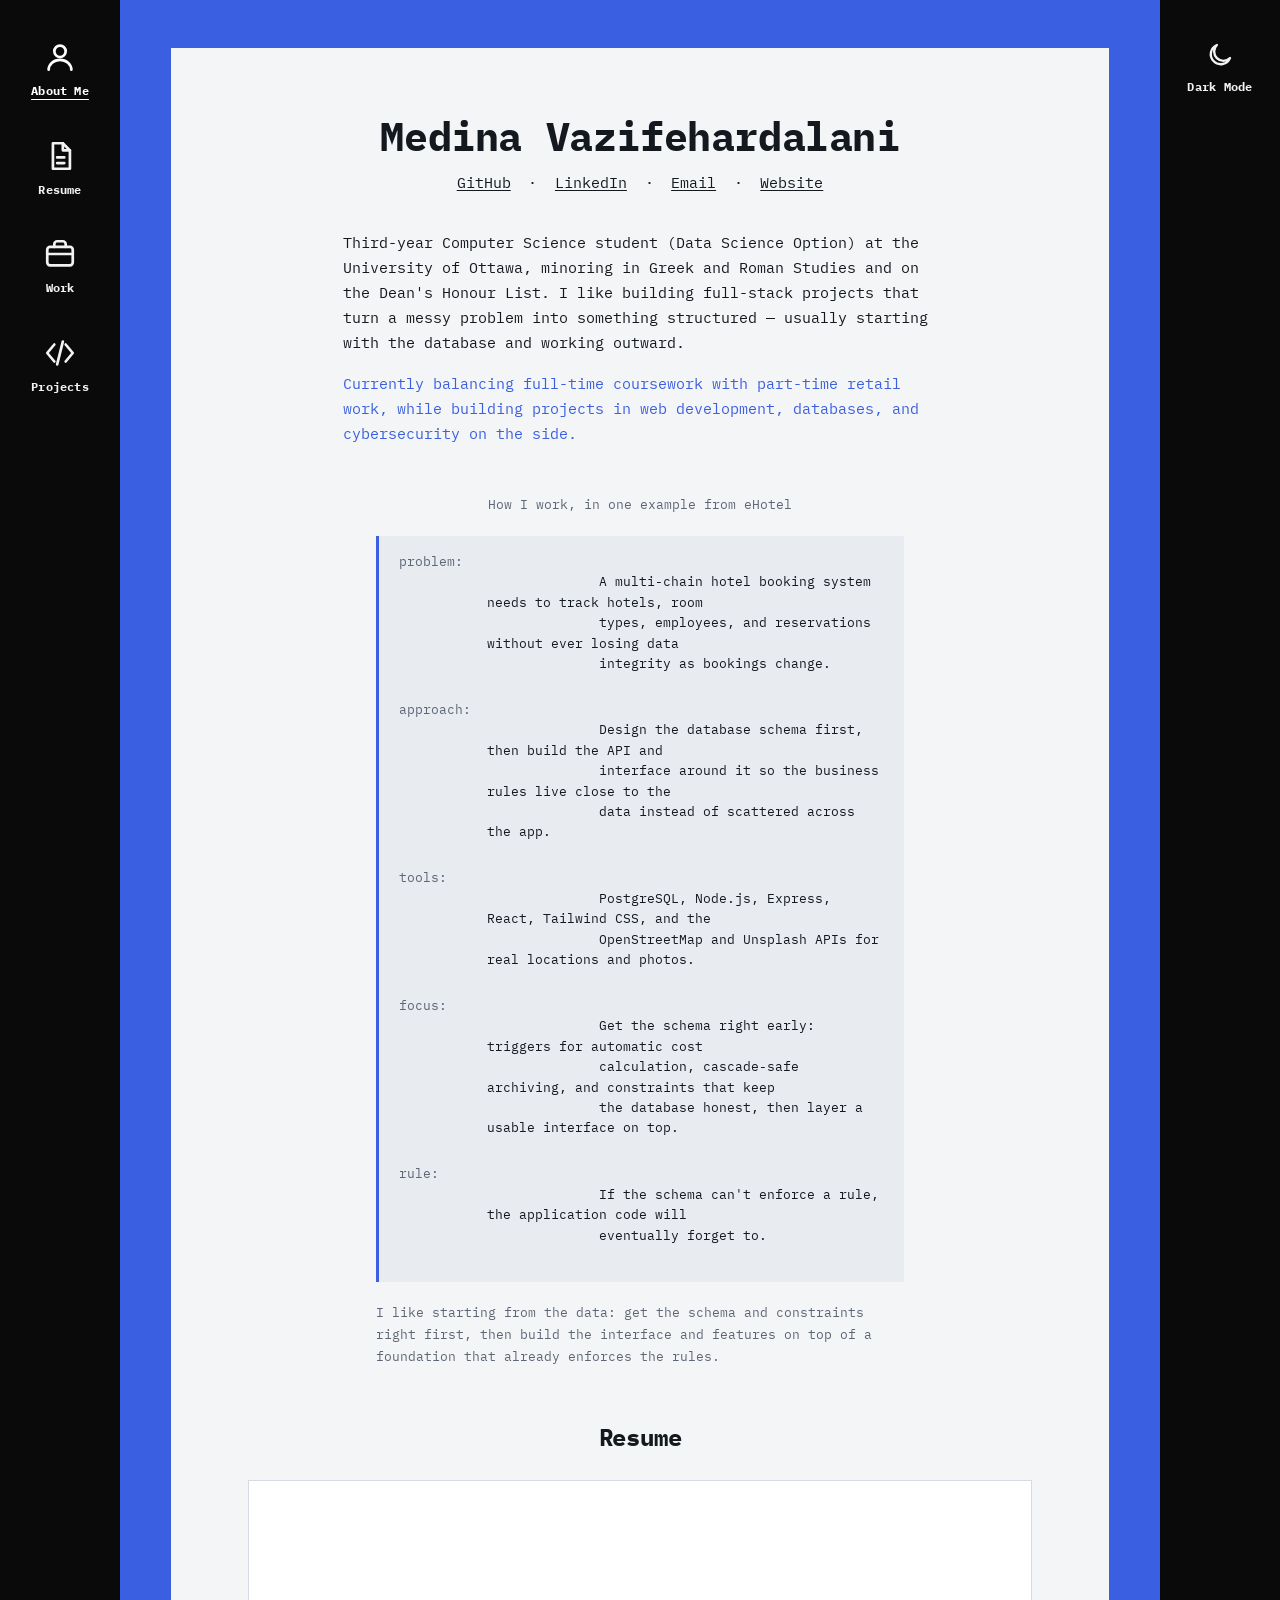
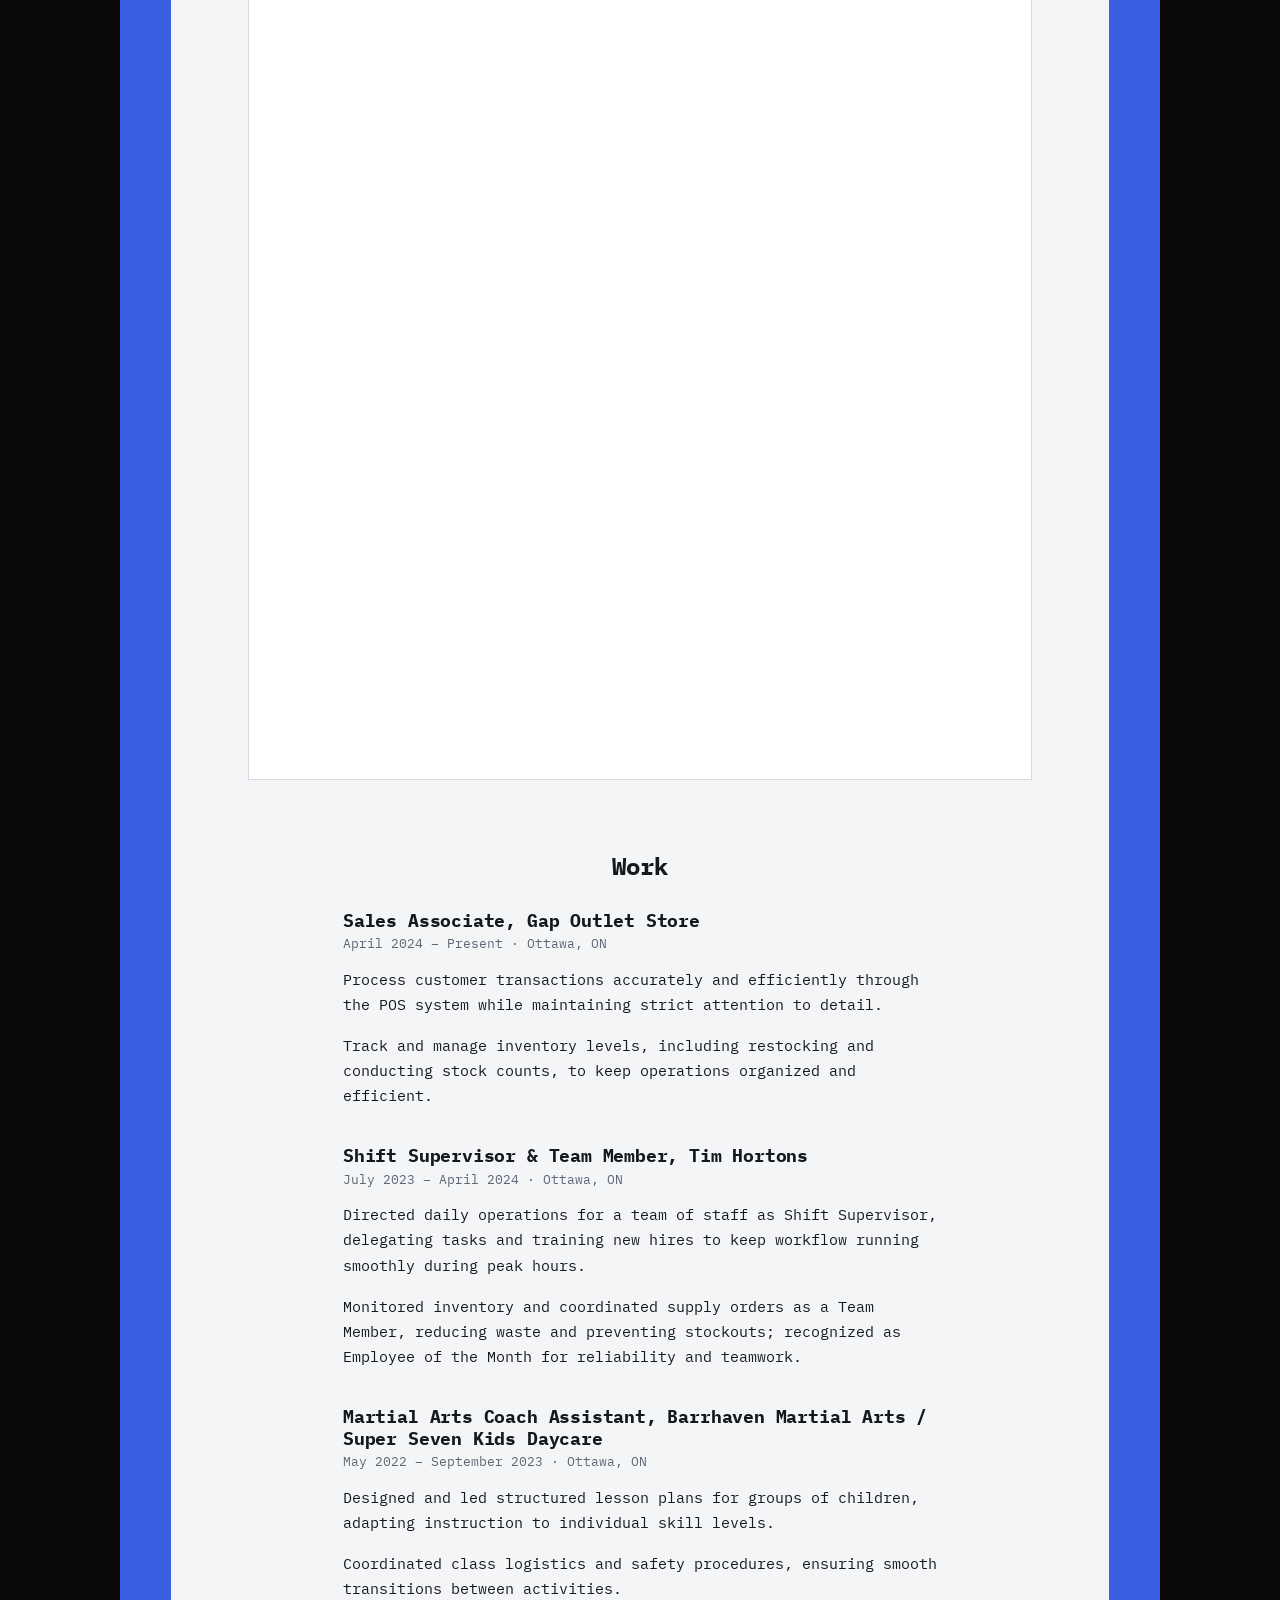
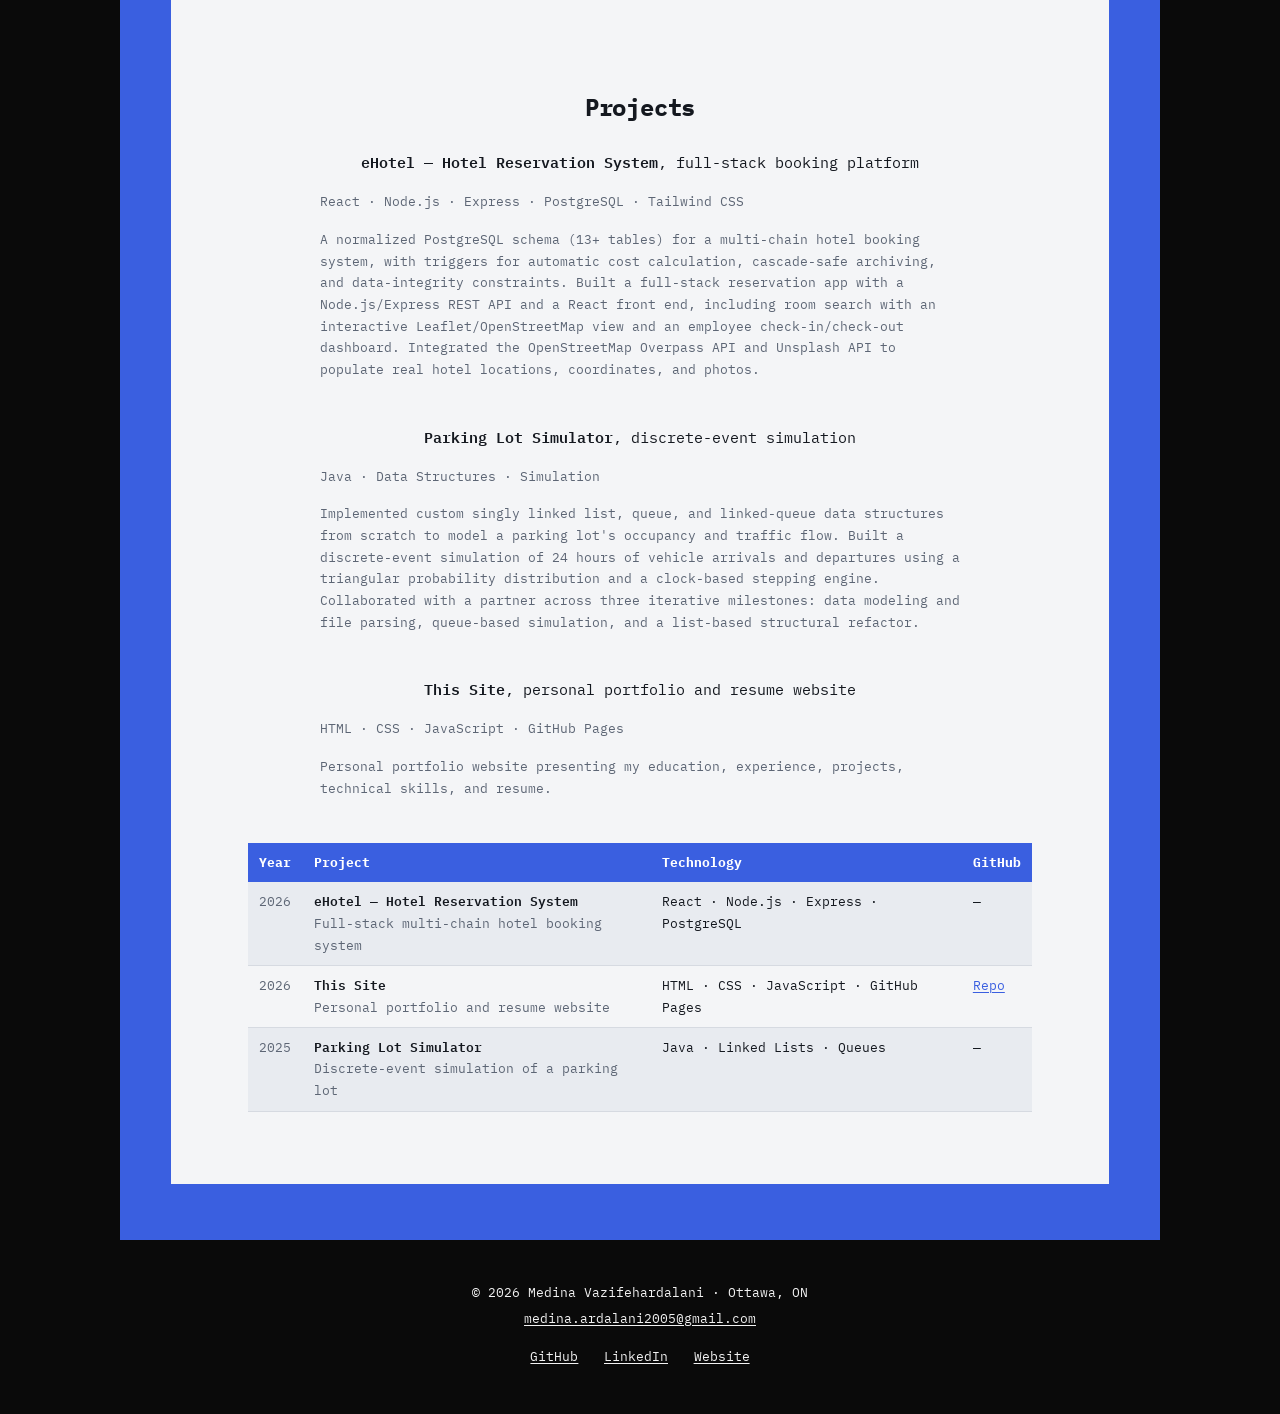
==== index.html @ 122b9cda "Build personal portfolio site from friend's ivasliv.github.io template Adapted the design and struct" ====
<!doctype html>
<html lang="en">
<head>
  <meta charset="utf-8">
  <meta name="viewport" content="width=device-width, initial-scale=1">
  <title>Medina Vazifehardalani</title>
  <meta name="description" content="Computer Science (Data Science Option) student at the University of Ottawa. Full-stack projects, databases, and an interest in cybersecurity and data science.">
  <link rel="preconnect" href="https://fonts.googleapis.com">
  <link rel="preconnect" href="https://fonts.gstatic.com" crossorigin>
  <link href="https://fonts.googleapis.com/css2?family=IBM+Plex+Mono:wght@400;500;600;700&display=swap" rel="stylesheet">
  <script>
    (function(){
      try {
        var t = localStorage.getItem('theme');
        if(t) document.documentElement.setAttribute('data-theme', t);
      } catch(e){}
    })();
  </script>
  <link rel="icon" href="assets/img/favicon.svg" type="image/svg+xml">
  <link rel="stylesheet" href="assets/style.css?v=1">
</head>

<body>
<div class="shell">

  <aside class="side left">
    <div class="side-stick">

      <nav class="side-nav" aria-label="Primary">

        <a href="#top" aria-current="page">
          <svg viewBox="0 0 24 24" aria-hidden="true">
            <circle cx="12" cy="8" r="4"/>
            <path d="M4 21c0-4 3.6-7 8-7s8 3 8 7"/>
          </svg>
          About Me
        </a>

        <a href="#cv">
          <svg viewBox="0 0 24 24" aria-hidden="true">
            <path d="M7 3h7l5 5v13H7z"/>
            <path d="M14 3v5h5"/>
            <path d="M10 13h5M10 17h5"/>
          </svg>
          Resume
        </a>

        <a href="#work">
          <svg viewBox="0 0 24 24" aria-hidden="true">
            <rect x="3" y="7" width="18" height="13" rx="2"/>
            <path d="M8 7V5a2 2 0 0 1 2-2h4a2 2 0 0 1 2 2v2"/>
            <path d="M3 12h18"/>
          </svg>
          Work
        </a>

        <a href="#projects">
          <svg viewBox="0 0 24 24" aria-hidden="true">
            <path d="M8 6 3 12l5 6"/>
            <path d="m16 6 5 6-5 6"/>
            <path d="M14 4l-4 16"/>
          </svg>
          Projects
        </a>

      </nav>

      <button class="theme-toggle" type="button" aria-label="Toggle light or dark theme">

        <span class="when-light">
          <svg viewBox="0 0 24 24" aria-hidden="true">
            <path d="M20 14.5A8 8 0 1 1 9.5 4a6.5 6.5 0 0 0 10.5 10.5z"/>
          </svg>
          Dark Mode
        </span>

        <span class="when-dark">
          <svg viewBox="0 0 24 24" aria-hidden="true">
            <circle cx="12" cy="12" r="4"/>
            <path d="M12 2v2M12 20v2M4.9 4.9l1.4 1.4M17.7 17.7l1.4 1.4M2 12h2M20 12h2M4.9 19.1l1.4-1.4M17.7 6.3l1.4-1.4"/>
          </svg>
          Light Mode
        </span>

      </button>

    </div>
  </aside>


  <div class="card-col">

    <main class="card">

      <!-- =========================================================
           INTRO
           ========================================================= -->

      <section class="intro" id="top">

        <h1>Medina Vazifehardalani</h1>

        <p class="icons">
          <a href="https://github.com/Medina-Ardalani" target="_blank" rel="noopener">
            GitHub
          </a> ·

          <a href="https://linkedin.com/in/medina-ardalani"
             target="_blank"
             rel="noopener">
            LinkedIn
          </a> ·

          <a href="mailto:medina.ardalani2005@gmail.com">
            Email
          </a> ·

          <a href="https://medina-ardalani.github.io"
             target="_blank"
             rel="noopener">
            Website
          </a>
        </p>

        <p class="lede">
          Third-year Computer Science student (Data Science Option) at the
          University of Ottawa, minoring in Greek and Roman Studies and on
          the Dean's Honour List. I like building full-stack projects that
          turn a messy problem into something structured — usually starting
          with the database and working outward.
        </p>

        <p class="seeking">
          Currently balancing full-time coursework with part-time retail
          work, while building projects in web development, databases, and
          cybersecurity on the side.
        </p>

      </section>


      <!-- =========================================================
           HOW I WORK
           ========================================================= -->

      <section class="how-i-work" aria-labelledby="hiw">

        <p class="kicker" id="hiw">
          How I work, in one example from eHotel
        </p>

        <div class="record">

          <dl>

            <dt>problem</dt>
            <dd>
              A multi-chain hotel booking system needs to track hotels, room
              types, employees, and reservations without ever losing data
              integrity as bookings change.
            </dd>

            <dt>approach</dt>
            <dd>
              Design the database schema first, then build the API and
              interface around it so the business rules live close to the
              data instead of scattered across the app.
            </dd>

            <dt>tools</dt>
            <dd>
              PostgreSQL, Node.js, Express, React, Tailwind CSS, and the
              OpenStreetMap and Unsplash APIs for real locations and photos.
            </dd>

            <dt>focus</dt>
            <dd>
              Get the schema right early: triggers for automatic cost
              calculation, cascade-safe archiving, and constraints that keep
              the database honest, then layer a usable interface on top.
            </dd>

            <dt>rule</dt>
            <dd>
              If the schema can't enforce a rule, the application code will
              eventually forget to.
            </dd>

          </dl>

        </div>

        <p class="record-caption">
          I like starting from the data: get the schema and constraints
          right first, then build the interface and features on top of a
          foundation that already enforces the rules.
        </p>

      </section>


      <!-- =========================================================
           RESUME
           ========================================================= -->

      <section class="section" id="cv">

        <h2>Resume</h2>

        <div class="cv-embed">

          <iframe
            src="assets/img/MedinaVazifehardalaniResume.pdf#toolbar=0&navpanes=0&scrollbar=1"
            title="Medina Vazifehardalani Resume"
            width="100%"
            height="100%"
            scrolling="yes"
            style="border: none;"
          ></iframe>

        </div>

      </section>

      <!-- =========================================================
           WORK
           ========================================================= -->

      <section class="section" id="work">

        <h2>Work</h2>

        <article class="entry">

          <h3>Sales Associate, Gap Outlet Store</h3>

          <p class="meta">
            April 2024 – Present · Ottawa, ON
          </p>

          <p>
            Process customer transactions accurately and efficiently through
            the POS system while maintaining strict attention to detail.
          </p>

          <p>
            Track and manage inventory levels, including restocking and
            conducting stock counts, to keep operations organized and
            efficient.
          </p>

        </article>


        <article class="entry">

          <h3>Shift Supervisor &amp; Team Member, Tim Hortons</h3>

          <p class="meta">
            July 2023 – April 2024 · Ottawa, ON
          </p>

          <p>
            Directed daily operations for a team of staff as Shift
            Supervisor, delegating tasks and training new hires to keep
            workflow running smoothly during peak hours.
          </p>

          <p>
            Monitored inventory and coordinated supply orders as a Team
            Member, reducing waste and preventing stockouts; recognized as
            Employee of the Month for reliability and teamwork.
          </p>

        </article>


        <article class="entry">

          <h3>Martial Arts Coach Assistant, Barrhaven Martial Arts / Super Seven Kids Daycare</h3>

          <p class="meta">
            May 2022 – September 2023 · Ottawa, ON
          </p>

          <p>
            Designed and led structured lesson plans for groups of children,
            adapting instruction to individual skill levels.
          </p>

          <p>
            Coordinated class logistics and safety procedures, ensuring
            smooth transitions between activities.
          </p>

        </article>

      </section>


      <!-- =========================================================
           PROJECTS
           ========================================================= -->

      <section class="section" id="projects">

        <h2>Projects</h2>


        <div class="showcase">

          <p class="cap">
            <strong>eHotel — Hotel Reservation System</strong>,
            full-stack booking platform
          </p>

          <p class="blurb">
            React · Node.js · Express · PostgreSQL · Tailwind CSS
          </p>

          <p class="blurb">
            A normalized PostgreSQL schema (13+ tables) for a multi-chain
            hotel booking system, with triggers for automatic cost
            calculation, cascade-safe archiving, and data-integrity
            constraints. Built a full-stack reservation app with a
            Node.js/Express REST API and a React front end, including room
            search with an interactive Leaflet/OpenStreetMap view and an
            employee check-in/check-out dashboard. Integrated the
            OpenStreetMap Overpass API and Unsplash API to populate real
            hotel locations, coordinates, and photos.
          </p>

        </div>


        <div class="showcase">

          <p class="cap">
            <strong>Parking Lot Simulator</strong>,
            discrete-event simulation
          </p>

          <p class="blurb">
            Java · Data Structures · Simulation
          </p>

          <p class="blurb">
            Implemented custom singly linked list, queue, and linked-queue
            data structures from scratch to model a parking lot's occupancy
            and traffic flow. Built a discrete-event simulation of 24 hours
            of vehicle arrivals and departures using a triangular
            probability distribution and a clock-based stepping engine.
            Collaborated with a partner across three iterative milestones:
            data modeling and file parsing, queue-based simulation, and a
            list-based structural refactor.
          </p>

        </div>


        <div class="showcase">

          <p class="cap">
            <strong>This Site</strong>,
            personal portfolio and resume website
          </p>

          <p class="blurb">
            HTML · CSS · JavaScript · GitHub Pages
          </p>

          <p class="blurb">
            Personal portfolio website presenting my education, experience,
            projects, technical skills, and resume.
          </p>

        </div>


        <!-- =========================================================
             PROJECT TABLE
             ========================================================= -->

        <table class="all-projects">

          <thead>
            <tr>
              <th>Year</th>
              <th>Project</th>
              <th>Technology</th>
              <th>GitHub</th>
            </tr>
          </thead>

          <tbody>

            <tr>
              <td>2026</td>

              <td>
                <strong>eHotel — Hotel Reservation System</strong>
                Full-stack multi-chain hotel booking system
              </td>

              <td>
                React · Node.js · Express · PostgreSQL
              </td>

              <td>—</td>
            </tr>


            <tr>
              <td>2026</td>

              <td>
                <strong>This Site</strong>
                Personal portfolio and resume website
              </td>

              <td>
                HTML · CSS · JavaScript · GitHub Pages
              </td>

              <td>
                <a href="https://github.com/Medina-Ardalani/Medina-Ardalani.github.io"
                   target="_blank"
                   rel="noopener">
                  Repo
                </a>
              </td>
            </tr>


            <tr>
              <td>2025</td>

              <td>
                <strong>Parking Lot Simulator</strong>
                Discrete-event simulation of a parking lot
              </td>

              <td>
                Java · Linked Lists · Queues
              </td>

              <td>—</td>
            </tr>

          </tbody>

        </table>

      </section>

    </main>

  </div>


  <!-- =========================================================
       RIGHT SIDEBAR
       ========================================================= -->

  <aside class="side right">

    <div class="side-stick">

      <button class="theme-toggle" type="button" aria-label="Toggle light or dark theme">

        <span class="when-light">

          <svg viewBox="0 0 24 24" aria-hidden="true">
            <path d="M20 14.5A8 8 0 1 1 9.5 4a6.5 6.5 0 0 0 10.5 10.5z"/>
          </svg>

          Dark Mode

        </span>

        <span class="when-dark">

          <svg viewBox="0 0 24 24" aria-hidden="true">
            <circle cx="12" cy="12" r="4"/>
            <path d="M12 2v2M12 20v2M4.9 4.9l1.4 1.4M17.7 17.7l1.4 1.4M2 12h2M20 12h2M4.9 19.1l1.4-1.4M17.7 6.3l1.4-1.4"/>
          </svg>

          Light Mode

        </span>

      </button>

    </div>

  </aside>


  <!-- =========================================================
       FOOTER
       ========================================================= -->

  <footer class="site-footer">

    <div>
      © 2026 Medina Vazifehardalani · Ottawa, ON
    </div>

    <div>
      <a href="mailto:medina.ardalani2005@gmail.com">
        medina.ardalani2005@gmail.com
      </a>
    </div>

    <div class="icons">

      <a href="https://github.com/Medina-Ardalani"
         target="_blank"
         rel="noopener">
        GitHub
      </a>

      <a href="https://linkedin.com/in/medina-ardalani"
         target="_blank"
         rel="noopener">
        LinkedIn
      </a>

      <a href="https://medina-ardalani.github.io"
         target="_blank"
         rel="noopener">
        Website
      </a>

    </div>

  </footer>

</div>

<script src="assets/theme.js?v=1"></script>

</body>
</html>
---- assets/style.css ----
/* ------------------------------------------------------------------
   medina vazifehardalani — portfolio
   Look: a light content card on a bold page colour, black sidebars,
   monospace type throughout, centered section headings.
   Tokens first. Change --frame to recolour the whole page.
   ------------------------------------------------------------------ */

:root {
  --frame: #3a5fe0;          /* the page colour behind the card */
  --side: #0a0a0a;           /* sidebars + footer */
  --side-ink: #f2f2f2;
  --paper: #f4f5f7;          /* the card */
  --ink: #14181f;
  --muted: #5d6675;
  --rule: #d6dae1;
  --well: #e8ebf0;
  --link: #3a5fe0;
  --link-ink: #23409e;
  --ok: #1e9a73;

  --mono: "IBM Plex Mono", ui-monospace, "SF Mono", Menlo, Consolas, monospace;

  --t-0: 0.95rem;            /* 15.2px body — mono reads best a touch smaller */
  --t-1: 1.15rem;
  --t-2: 1.5rem;
  --t-3: 1.95rem;
  --t-4: 2.5rem;
  --t-s: 0.82rem;

  --measure: 66ch;
  --side-w: 7.5rem;
  --card-w: 64rem;
}

:root[data-theme="dark"] {
  --paper: #131826;
  --ink: #e7eaf0;
  --muted: #98a2b3;
  --rule: #2a313d;
  --well: #131826;
  --link: #a9bcff;
  --link-ink: #a9bcff;
  --frame: #16224f;
}

@media (prefers-color-scheme: dark) {
  :root:not([data-theme="light"]) {
    --paper: #131826;
  --ink: #e7eaf0;
  --muted: #98a2b3;
  --rule: #2a313d;
  --well: #131826;
  --link: #a9bcff;
  --link-ink: #a9bcff;
  --frame: #16224f;
  }
}

/* ---- base ---------------------------------------------------------- */

*, *::before, *::after { box-sizing: border-box; }

html { -webkit-text-size-adjust: 100%; }

body {
  margin: 0;
  background: var(--frame);
  color: var(--ink);
  font-family: var(--mono);
  font-size: var(--t-0);
  line-height: 1.65;
  font-feature-settings: "kern" 1, "liga" 0;
}

img { display: block; max-width: 100%; height: auto; }

a { color: var(--link); text-decoration: underline; text-decoration-thickness: 1px; text-underline-offset: 0.16em; }
a:hover { color: var(--link-ink); }

:focus-visible { outline: 2px solid var(--link); outline-offset: 3px; }

h1, h2, h3 { font-weight: 700; line-height: 1.2; letter-spacing: -0.01em; margin: 0; }
h1 { font-size: var(--t-4); }
h2 { font-size: var(--t-2); text-align: center; }
h3 { font-size: var(--t-1); }

p, ul, ol { margin: 0 0 1rem; }
ul, ol { padding-left: 1.3rem; }
li + li { margin-top: 0.35rem; }

code { background: var(--well); padding: 0.05em 0.3em; border-radius: 3px; font-size: 0.95em; }
strong { font-weight: 600; }
small { font-size: var(--t-s); }
.muted { color: var(--muted); }

/* ---- shell: sidebar | card | sidebar ------------------------------- */

.shell {
  display: grid;
  grid-template-columns: var(--side-w) minmax(0, 1fr) var(--side-w);
  min-height: 100vh;
}

.side {
  background: var(--side);
  color: var(--side-ink);
  min-width: 0;
}

.side-stick {
  position: sticky;
  top: 0;
  display: flex;
  flex-direction: column;
  align-items: center;
  padding: 2.5rem 0.5rem;
  gap: 2.4rem;
}

.side-nav { display: flex; flex-direction: column; align-items: center; gap: 2.4rem; }

.side-nav a {
  color: var(--side-ink);
  text-decoration: none;
  display: flex;
  flex-direction: column;
  align-items: center;
  gap: 0.45rem;
  font-size: 0.72rem;
  font-weight: 700;
  letter-spacing: 0.02em;
}

.side-nav a svg { width: 34px; height: 34px; stroke: currentColor; fill: none; stroke-width: 1.9; stroke-linecap: round; stroke-linejoin: round; }
.side-nav a:hover, .side-nav a[aria-current="page"] { color: #fff; text-decoration: underline; text-underline-offset: 0.35em; }

.theme-toggle {
  font: inherit;
  font-size: 0.72rem;
  font-weight: 700;
  letter-spacing: 0.02em;
  color: var(--side-ink);
  background: none;
  border: 0;
  padding: 0;
  cursor: pointer;
  display: flex;
  flex-direction: column;
  align-items: center;
  gap: 0.45rem;
}
.theme-toggle svg { width: 30px; height: 30px; stroke: currentColor; fill: none; stroke-width: 1.9; stroke-linecap: round; stroke-linejoin: round; }
.theme-toggle:hover { color: #fff; }
.theme-toggle .when-light { display: flex; flex-direction: column; align-items: center; gap: 0.45rem; }
.theme-toggle .when-dark { display: none; }
:root[data-theme="dark"] .theme-toggle .when-light { display: none; }
:root[data-theme="dark"] .theme-toggle .when-dark { display: flex; flex-direction: column; align-items: center; gap: 0.45rem; }
@media (prefers-color-scheme: dark) {
  :root:not([data-theme="light"]) .theme-toggle .when-light { display: none; }
  :root:not([data-theme="light"]) .theme-toggle .when-dark { display: flex; flex-direction: column; align-items: center; gap: 0.45rem; }
}

.card-col { padding: 3rem clamp(1rem, 4vw, 3.5rem) 3.5rem; }

.card {
  background: var(--paper);
  max-width: var(--card-w);
  margin: 0 auto;
  padding: clamp(2rem, 5vw, 4rem) clamp(1.25rem, 6vw, 5rem) 3.5rem;
}

.site-footer {
  grid-column: 1 / -1;
  background: var(--side);
  color: var(--side-ink);
  text-align: center;
  padding: 2.5rem 1rem 2.75rem;
  font-size: var(--t-s);
  line-height: 2;
}
.site-footer a { color: var(--side-ink); }
.site-footer .icons { display: flex; justify-content: center; gap: 1.6rem; margin-top: 0.75rem; }
.site-footer .icons svg { width: 26px; height: 26px; stroke: currentColor; fill: none; stroke-width: 1.8; stroke-linecap: round; stroke-linejoin: round; }

/* ---- intro ---------------------------------------------------------- */

.intro { text-align: center; padding-bottom: 1rem; }
.intro h1 { margin-bottom: 0.6rem; }
.intro .icons { display: flex; justify-content: center; gap: 1.1rem; margin: 0 0 2.2rem; }
.intro .icons a { color: var(--ink); }
.intro .icons svg { width: 26px; height: 26px; stroke: currentColor; fill: none; stroke-width: 1.9; stroke-linecap: round; stroke-linejoin: round; }
.intro .lede { text-align: left; max-width: var(--measure); margin: 0 auto 1rem; }
.intro .seeking { text-align: left; max-width: var(--measure); margin: 0 auto; color: var(--link); }

/* ---- sections ------------------------------------------------------- */

.section { padding-top: 3.5rem; }
.section > h2 { margin-bottom: 1.75rem; }
.section > p.center { text-align: center; color: var(--muted); font-size: var(--t-s); }

.entry { max-width: var(--measure); margin: 0 auto 2.25rem; }
.entry h3 { margin-bottom: 0.15rem; }
.entry .meta { color: var(--muted); font-size: var(--t-s); margin-bottom: 0.75rem; }
.entry .aside { color: var(--muted); font-size: var(--t-s); }
.entry p:last-child, .entry ul:last-child { margin-bottom: 0; }

/* the incident record — the one signature element, kept */
.record {
  background: var(--well);
  border-left: 3px solid var(--frame);
  padding: 1rem 1.25rem;
  margin: 1.25rem auto;
  max-width: var(--measure);
  font-size: var(--t-s);
  line-height: 1.55;
}
.record dl { margin: 0; display: grid; grid-template-columns: 5.5em 1fr; gap: 0.35rem 1rem; }
.record dt { color: var(--muted); }
.record dt::after { content: ":"; }
.record dd { margin: 0; white-space: pre-wrap; }
.record dd code { background: none; padding: 0; color: var(--link); }
.record-caption { color: var(--muted); font-size: var(--t-s); max-width: var(--measure); margin: 0.75rem auto 0; }
.how-i-work { padding-top: 2rem; }
.how-i-work .kicker { text-align: center; color: var(--muted); font-size: var(--t-s); margin-bottom: 0.75rem; }

/* Kept for the document outline and screen readers where the pill below is
   the visible title. */
.sr-only, .section > h2.sr-only {
  position: absolute;
  width: 1px;
  height: 1px;
  padding: 0;
  margin: -1px;
  overflow: hidden;
  clip-path: inset(50%);
  white-space: nowrap;
  border: 0;
}

/* resume / CV switcher — one pill holding both labels, the selected one
   filled. Same font, weight and tracking as .theme-toggle; every colour is
   a token, so it follows dark mode with everything else. */
.doc-toggle {
  display: flex;
  gap: 0.2rem;
  width: fit-content;
  margin: 0 auto 1rem;
  padding: 0.25rem;
  border: 1px solid var(--rule);
  border-radius: 999px;
  background: var(--well);
}
.doc-toggle button {
  font: inherit;
  font-size: 0.72rem;
  font-weight: 700;
  letter-spacing: 0.02em;
  color: var(--muted);
  background: none;
  border: 0;
  border-radius: 999px;
  padding: 0.4rem 1.35rem;
  cursor: pointer;
}
.doc-toggle button:hover { color: var(--ink); }
.doc-toggle button[aria-pressed="true"] { background: var(--frame); color: #fff; }

/* resume embed */
.cv-embed { max-width: 52rem; margin: 0 auto 1rem; border: 1px solid var(--rule); background: #fff; }
.cv-embed object { display: block; width: 100%; height: 42rem; }

/* project showcase: image centered, caption above */
.showcase { text-align: center; max-width: 40rem; margin: 0 auto 2.75rem; }
.showcase .cap { margin-bottom: 0.6rem; }
.showcase .cap a { font-weight: 600; }
.showcase img { margin: 0 auto; border: 1px solid var(--rule); }
.showcase .blurb { text-align: left; margin: 1rem auto 0; color: var(--muted); font-size: var(--t-s); }
.showcase .blurb a { color: var(--link); }

/* tables */
table { border-collapse: collapse; width: 100%; font-size: var(--t-s); margin: 0 auto 1rem; }
th { background: var(--frame); color: #fff; text-align: left; padding: 0.55rem 0.7rem; font-weight: 700; }
td { padding: 0.55rem 0.7rem; border-bottom: 1px solid var(--rule); vertical-align: top; }
tbody tr:nth-child(odd) td { background: var(--well); }
.all-projects { max-width: 54rem; }
.all-projects td:first-child { white-space: nowrap; color: var(--muted); }
.all-projects td:nth-child(2) strong { display: block; font-weight: 600; color: var(--ink); }
.all-projects td:nth-child(2) { color: var(--muted); }
.all-projects td:last-child { white-space: nowrap; }

.list { list-style: none; padding: 0; margin: 0 auto; max-width: var(--measure); }
.list li { padding: 0.5rem 0; border-top: 1px solid var(--rule); margin: 0; }
.list li:first-child { border-top: 0; }
.list .when { display: inline-block; min-width: 7rem; color: var(--muted); font-size: var(--t-s); }

/* ---- article pages (case studies, notes) ---------------------------- */

.article-header { text-align: center; padding-bottom: 1rem; }
.article-header .when { color: var(--muted); font-size: var(--t-s); }
.article-header h1 { font-size: var(--t-3); margin: 0.25rem 0 0.75rem; }
.article-header .lede { text-align: left; max-width: var(--measure); margin: 0 auto 0.75rem; }
.article-header .facts { text-align: left; max-width: var(--measure); margin: 0 auto; color: var(--muted); font-size: var(--t-s); }

.article-body > h2 { margin: 2.75rem 0 1rem; }
.article-body > h2 > span:first-child { display: block; font-size: var(--t-s); font-weight: 500; color: var(--muted); letter-spacing: 0; }
.article-body > p, .article-body > ul, .article-body > ol, .article-body > h3 { max-width: var(--measure); margin-left: auto; margin-right: auto; }
.article-body > h3 { margin-top: 1.5rem; margin-bottom: 0.5rem; }
.article-body figure { margin: 1.5rem auto; max-width: 54rem; }
.article-body figcaption { color: var(--muted); font-size: var(--t-s); margin-top: 0.6rem; text-align: center; }
.article-body table { max-width: 54rem; }
.figure-frame { border: 1px solid var(--rule); background: #0b0e14; }

.screens { display: grid; grid-template-columns: repeat(2, minmax(0, 1fr)); gap: 1.25rem; margin: 1.5rem auto 0.5rem; max-width: 54rem; }
.screens figure { margin: 0; }
.screens .span2 { grid-column: 1 / -1; }

.shots { display: grid; grid-template-columns: repeat(auto-fit, minmax(150px, 1fr)); gap: 1rem; margin: 1.5rem auto 0.5rem; max-width: 54rem; }
.shots figure { margin: 0; }
.shots img { border: 1px solid var(--rule); border-radius: 6px; }
.shots figcaption { margin-top: 0.4rem; }

.note { max-width: var(--measure); margin: 0 auto; padding: 2.5rem 0; border-top: 1px solid var(--rule); }
.note:first-of-type { border-top: 0; padding-top: 1rem; }
.note .when { color: var(--muted); font-size: var(--t-s); }
.note h2 { text-align: left; font-size: var(--t-2); margin: 0.2rem 0 1rem; }
.note .record { margin-left: 0; }

.status { display: inline-block; width: 0.55em; height: 0.55em; border-radius: 50%; background: var(--ok); margin-right: 0.5em; }

/* ---- responsive ----------------------------------------------------- */

@media (max-width: 900px) {
  .shell { grid-template-columns: minmax(0, 1fr); }
  .side-stick {
    position: static;
    flex-direction: row;
    flex-wrap: wrap;
    justify-content: center;
    padding: 0.8rem 0.6rem;
    gap: 0.8rem 1.1rem;
  }
  .side-nav { flex-direction: row; flex-wrap: wrap; justify-content: center; gap: 0.8rem 1.1rem; }
  .side-nav a { font-size: 0.65rem; gap: 0.3rem; }
  .side-nav a svg { width: 26px; height: 26px; }
  .side.right { display: none; }
  .side.left .theme-toggle { display: flex; }
  .card-col { padding: 1rem 0.75rem 1.5rem; min-width: 0; }
  .card { padding: 1.75rem 1rem 2.25rem; min-width: 0; overflow-wrap: anywhere; }
  .cv-embed, .all-projects { overflow-x: auto; }
  .screens { grid-template-columns: 1fr; }
  .all-projects td:last-child { white-space: normal; }
  .cv-embed object { height: 28rem; }
  .record dl { grid-template-columns: 1fr; gap: 0.1rem; }
  .record dt { margin-top: 0.5rem; }
  .record dt:first-child { margin-top: 0; }
  .list .when { display: block; min-width: 0; }
}

@media (min-width: 901px) {
  .side.left .theme-toggle { display: none; }
}

@media (prefers-reduced-motion: reduce) { * { scroll-behavior: auto !important; } }

@media print {
  body { background: #fff; }
  .side, .site-footer, .cv-embed { display: none; }
  .card { max-width: none; padding: 0; }
  a { color: inherit; text-decoration: none; }
}

.cv-embed {
  width: 100%;
  height: 100vh;
  overflow: hidden;
}

.cv-embed iframe {
  display: block;
  width: 100%;
  height: 100%;
  border: none;
}
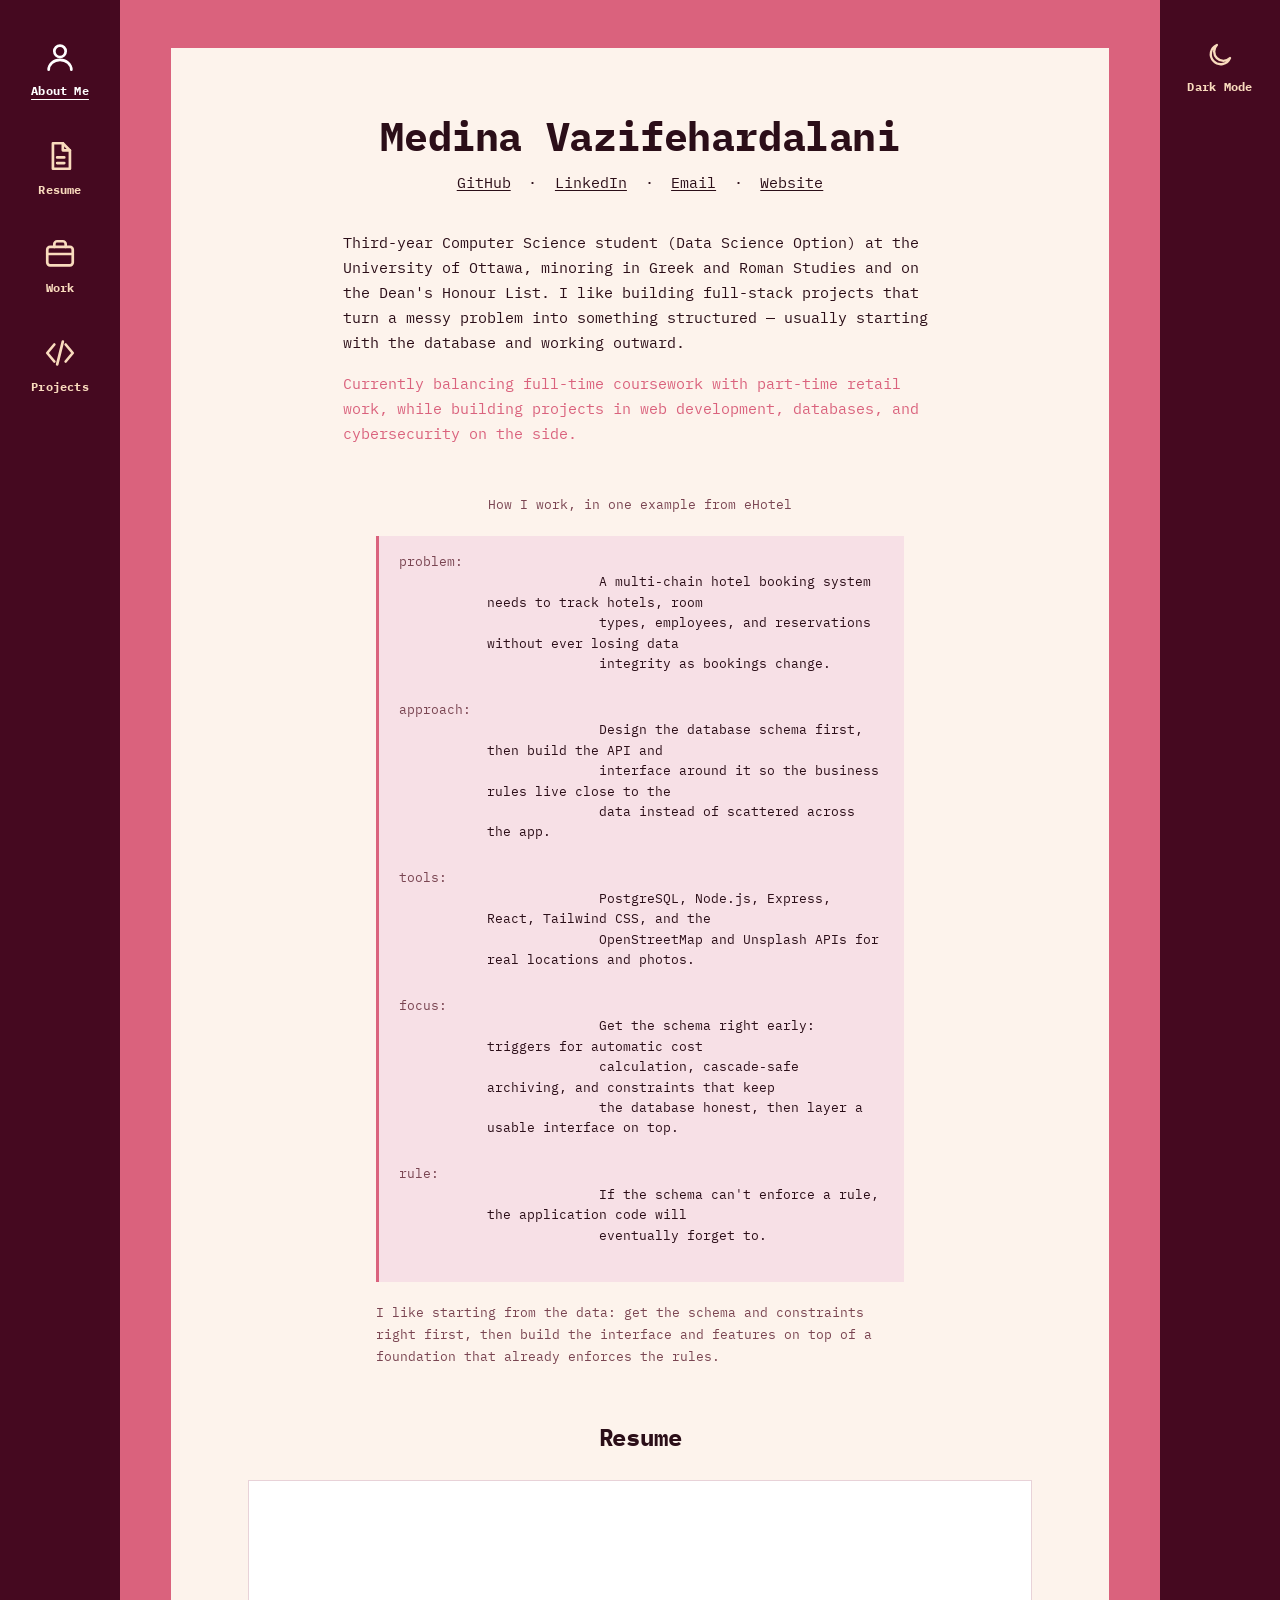
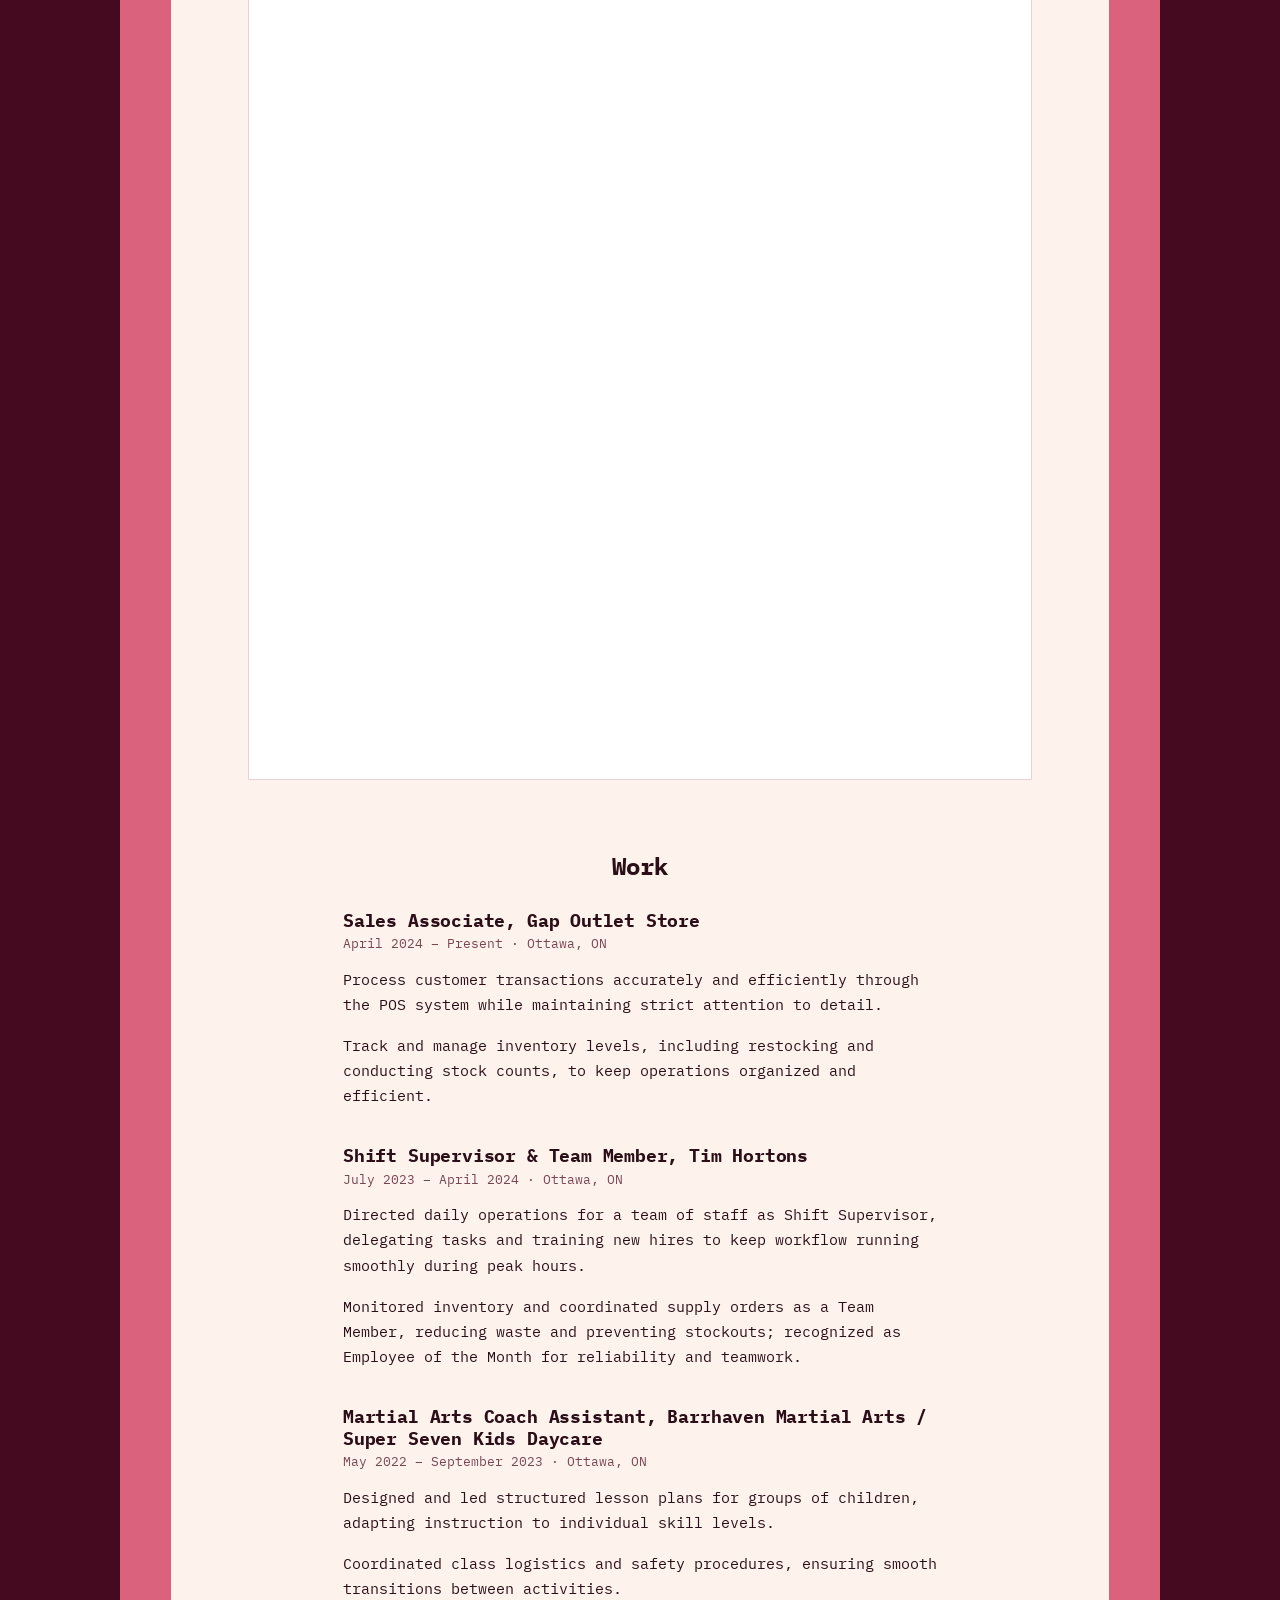
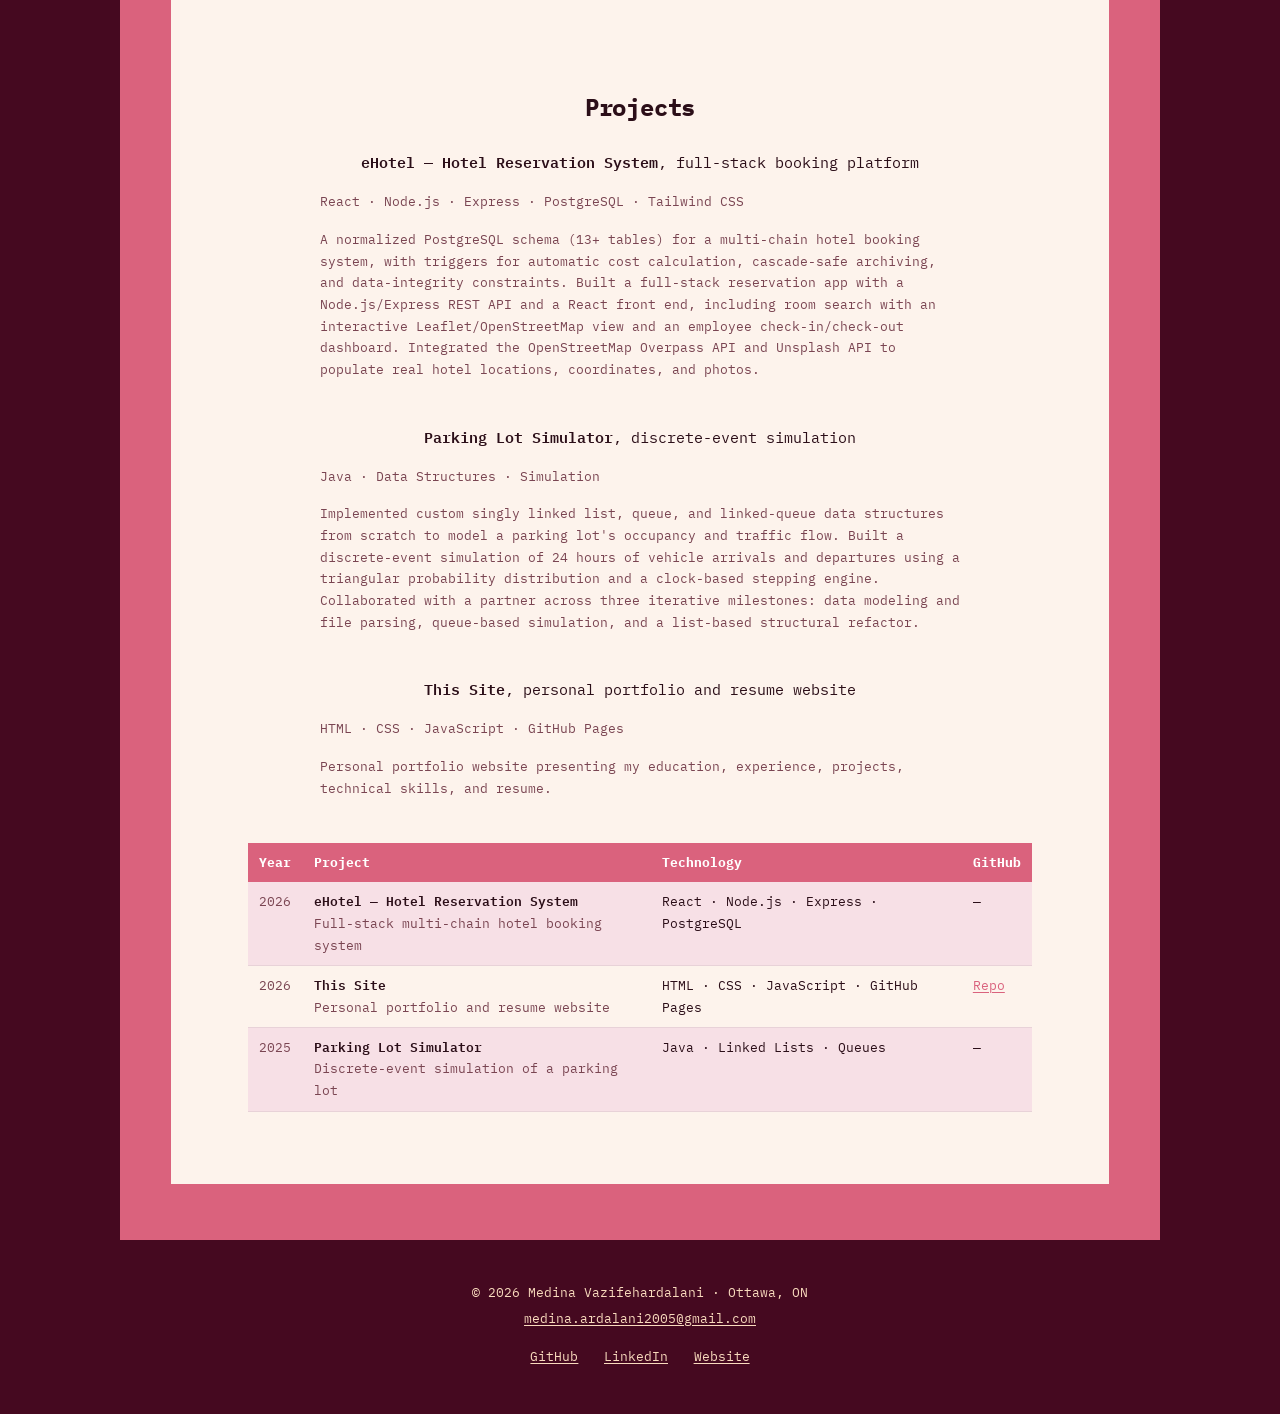
==== commit 31db5c54: "Bump CSS cache-busting version so the new colors aren't served stale" ====
--- a/index.html
+++ b/index.html
@@ -17,7 +17,7 @@
     })();
   </script>
   <link rel="icon" href="assets/img/favicon.svg" type="image/svg+xml">
-  <link rel="stylesheet" href="assets/style.css?v=1">
+  <link rel="stylesheet" href="assets/style.css?v=2">
 </head>
 
 <body>
--- a/assets/style.css
+++ b/assets/style.css
@@ -1,21 +1,21 @@
 /* ------------------------------------------------------------------
    medina vazifehardalani — portfolio
-   Look: a light content card on a bold page colour, black sidebars,
+   Look: a light content card on a bold page colour, deep-wine sidebars,
    monospace type throughout, centered section headings.
    Tokens first. Change --frame to recolour the whole page.
    ------------------------------------------------------------------ */
 
 :root {
-  --frame: #3a5fe0;          /* the page colour behind the card */
-  --side: #0a0a0a;           /* sidebars + footer */
-  --side-ink: #f2f2f2;
-  --paper: #f4f5f7;          /* the card */
-  --ink: #14181f;
-  --muted: #5d6675;
-  --rule: #d6dae1;
-  --well: #e8ebf0;
-  --link: #3a5fe0;
-  --link-ink: #23409e;
+  --frame: #da627d;          /* the page colour behind the card */
+  --side: #450920;           /* sidebars + footer */
+  --side-ink: #f9dbbd;
+  --paper: #fdf3ec;          /* the card */
+  --ink: #2b0e18;
+  --muted: #7a4552;
+  --rule: #e8d2d8;
+  --well: #f7e0e6;
+  --link: #da627d;
+  --link-ink: #a53860;
   --ok: #1e9a73;
 
   --mono: "IBM Plex Mono", ui-monospace, "SF Mono", Menlo, Consolas, monospace;
@@ -33,26 +33,26 @@
 }
 
 :root[data-theme="dark"] {
-  --paper: #131826;
-  --ink: #e7eaf0;
-  --muted: #98a2b3;
-  --rule: #2a313d;
-  --well: #131826;
-  --link: #a9bcff;
-  --link-ink: #a9bcff;
-  --frame: #16224f;
+  --paper: #1f0812;
+  --ink: #f6e6ea;
+  --muted: #c48b98;
+  --rule: #4a1522;
+  --well: #29091a;
+  --link: #ffa5ab;
+  --link-ink: #ffa5ab;
+  --frame: #450920;
 }
 
 @media (prefers-color-scheme: dark) {
   :root:not([data-theme="light"]) {
-    --paper: #131826;
-  --ink: #e7eaf0;
-  --muted: #98a2b3;
-  --rule: #2a313d;
-  --well: #131826;
-  --link: #a9bcff;
-  --link-ink: #a9bcff;
-  --frame: #16224f;
+    --paper: #1f0812;
+  --ink: #f6e6ea;
+  --muted: #c48b98;
+  --rule: #4a1522;
+  --well: #29091a;
+  --link: #ffa5ab;
+  --link-ink: #ffa5ab;
+  --frame: #450920;
   }
 }
 
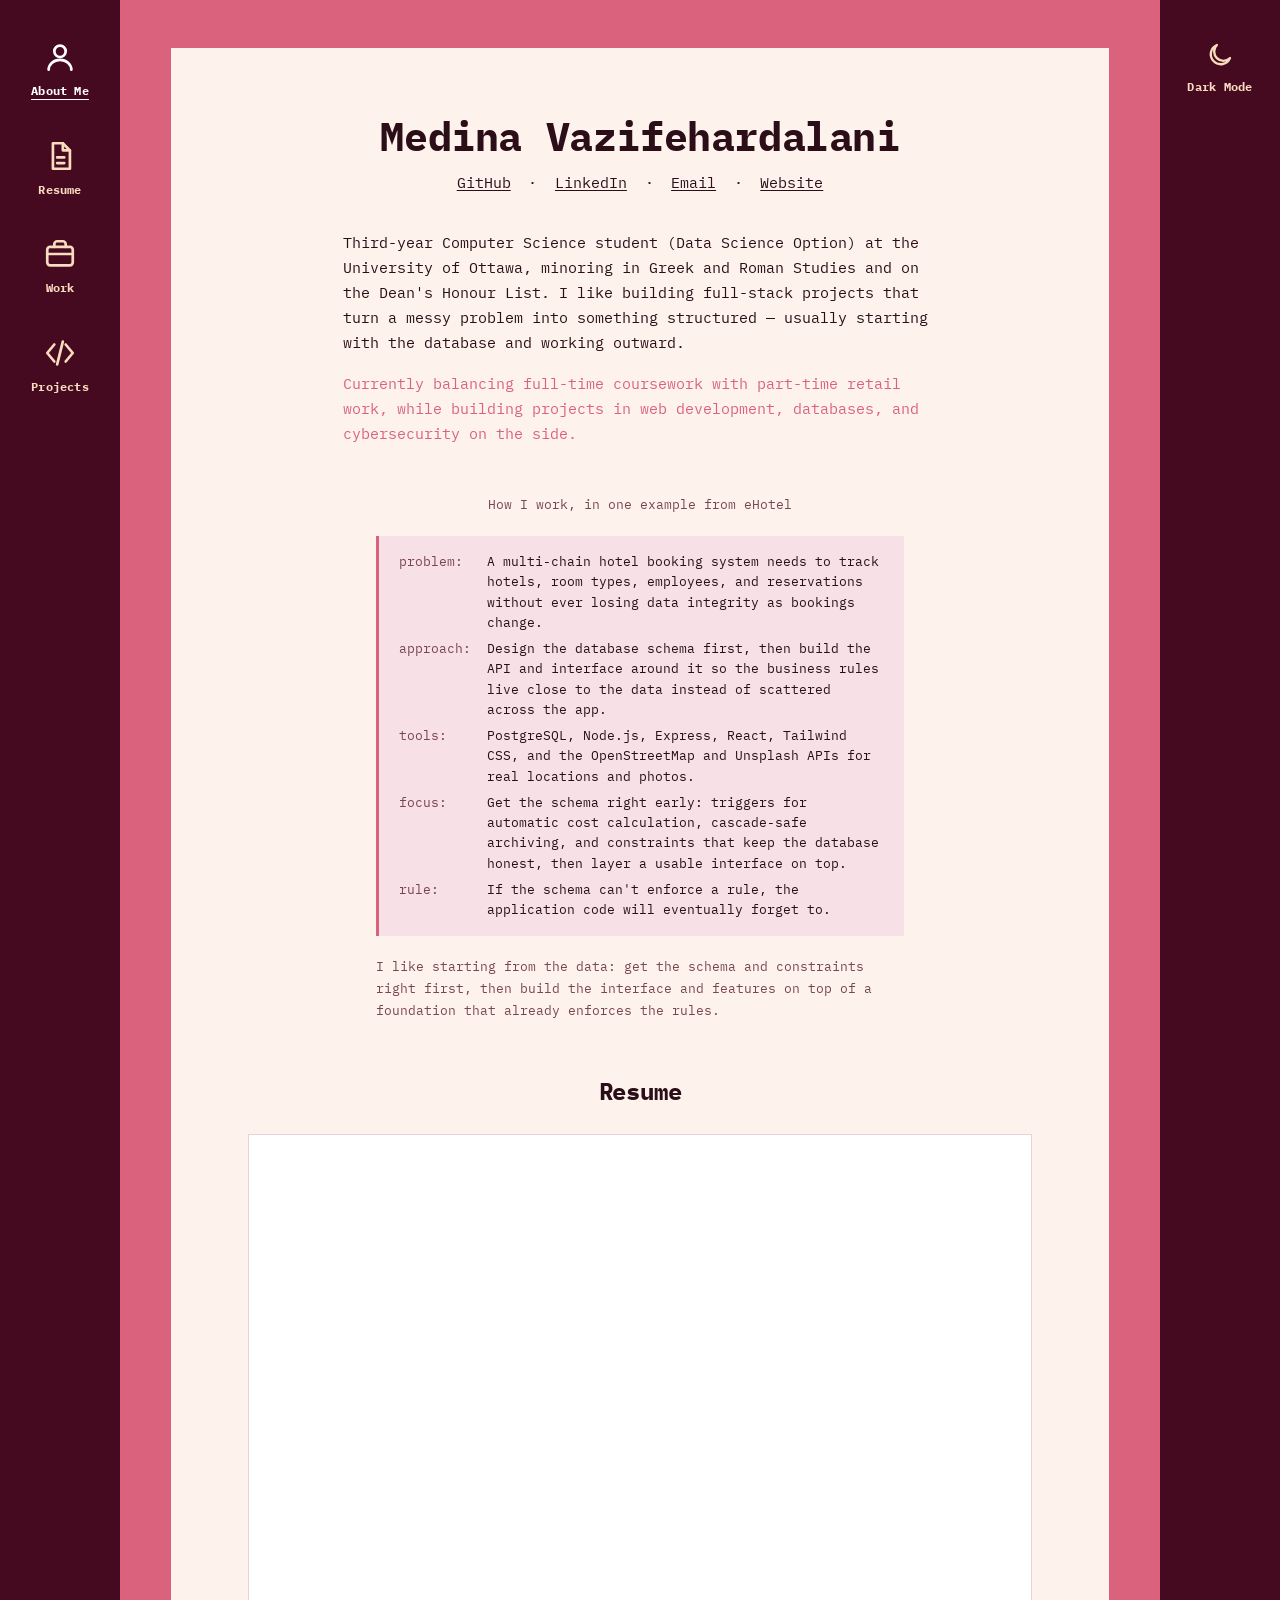
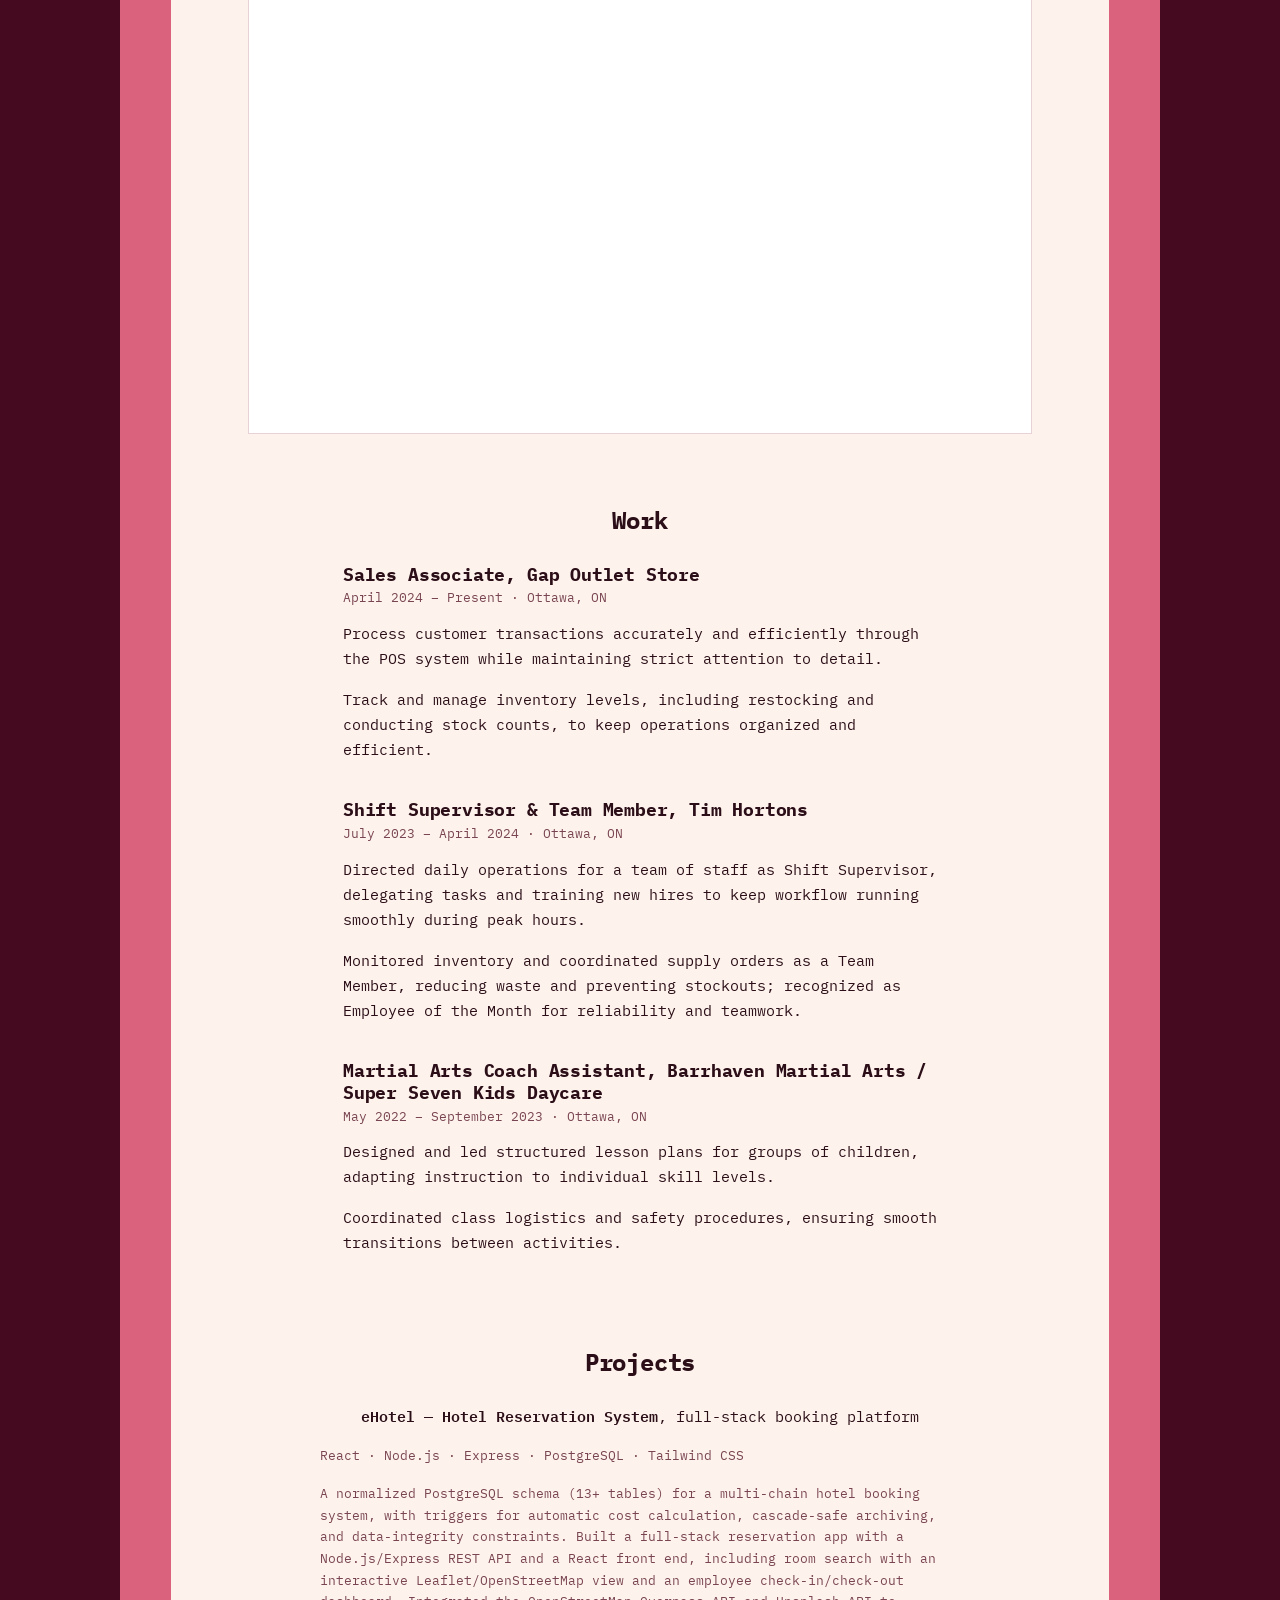
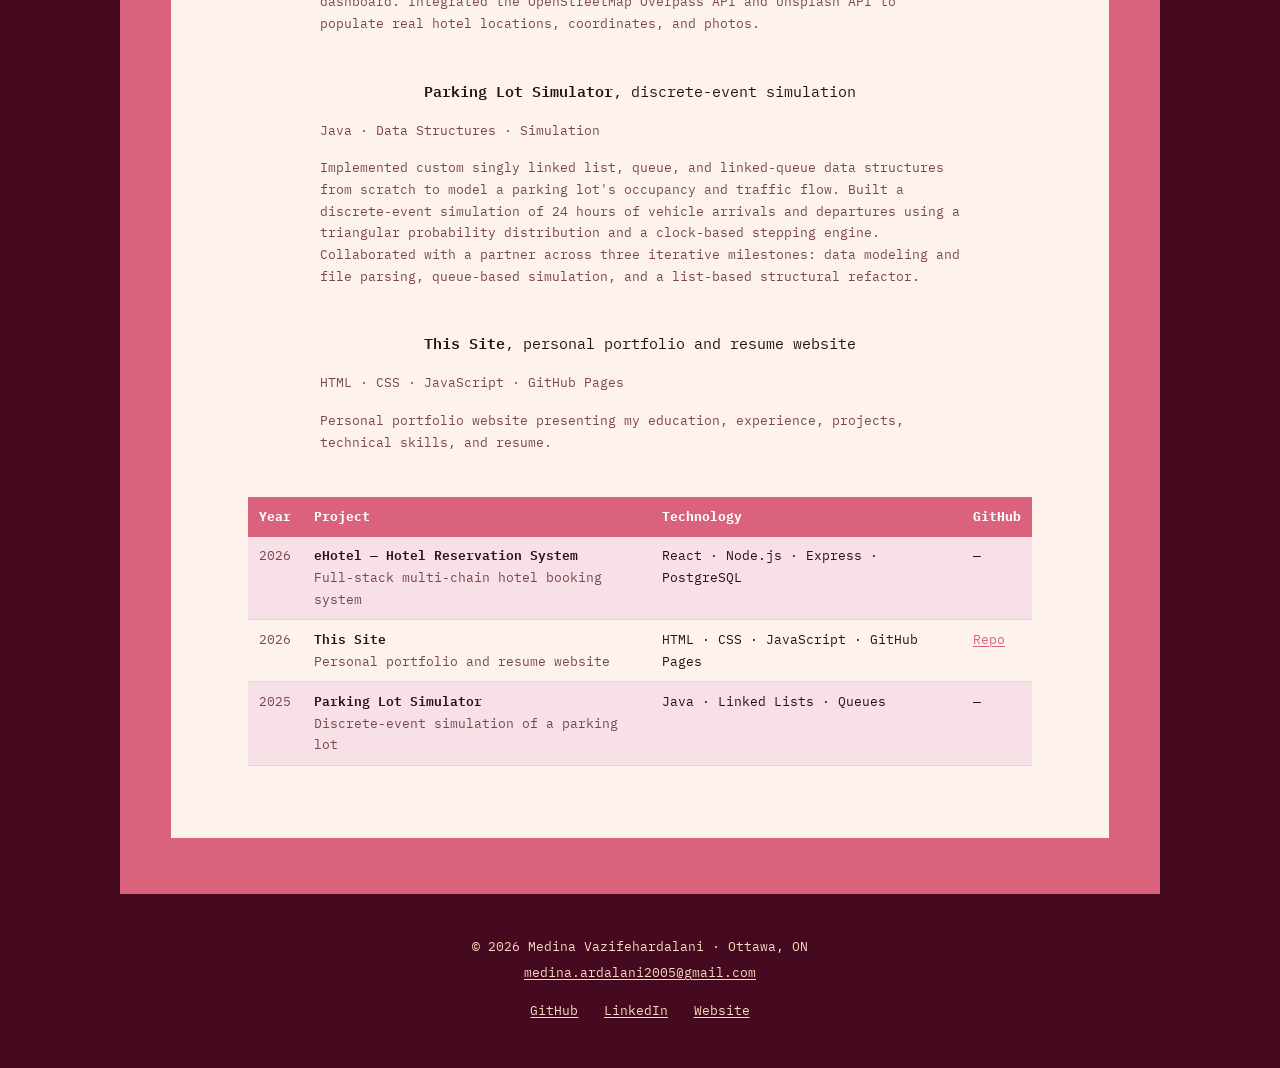
==== commit 33a669f9: "Fix ragged indentation in the how-I-work record block The dd text was wrapped across multiple source" ====
--- a/index.html
+++ b/index.html
@@ -154,37 +154,19 @@
           <dl>
 
             <dt>problem</dt>
-            <dd>
-              A multi-chain hotel booking system needs to track hotels, room
-              types, employees, and reservations without ever losing data
-              integrity as bookings change.
-            </dd>
+            <dd>A multi-chain hotel booking system needs to track hotels, room types, employees, and reservations without ever losing data integrity as bookings change.</dd>
 
             <dt>approach</dt>
-            <dd>
-              Design the database schema first, then build the API and
-              interface around it so the business rules live close to the
-              data instead of scattered across the app.
-            </dd>
+            <dd>Design the database schema first, then build the API and interface around it so the business rules live close to the data instead of scattered across the app.</dd>
 
             <dt>tools</dt>
-            <dd>
-              PostgreSQL, Node.js, Express, React, Tailwind CSS, and the
-              OpenStreetMap and Unsplash APIs for real locations and photos.
-            </dd>
+            <dd>PostgreSQL, Node.js, Express, React, Tailwind CSS, and the OpenStreetMap and Unsplash APIs for real locations and photos.</dd>
 
             <dt>focus</dt>
-            <dd>
-              Get the schema right early: triggers for automatic cost
-              calculation, cascade-safe archiving, and constraints that keep
-              the database honest, then layer a usable interface on top.
-            </dd>
+            <dd>Get the schema right early: triggers for automatic cost calculation, cascade-safe archiving, and constraints that keep the database honest, then layer a usable interface on top.</dd>
 
             <dt>rule</dt>
-            <dd>
-              If the schema can't enforce a rule, the application code will
-              eventually forget to.
-            </dd>
+            <dd>If the schema can't enforce a rule, the application code will eventually forget to.</dd>
 
           </dl>
 
